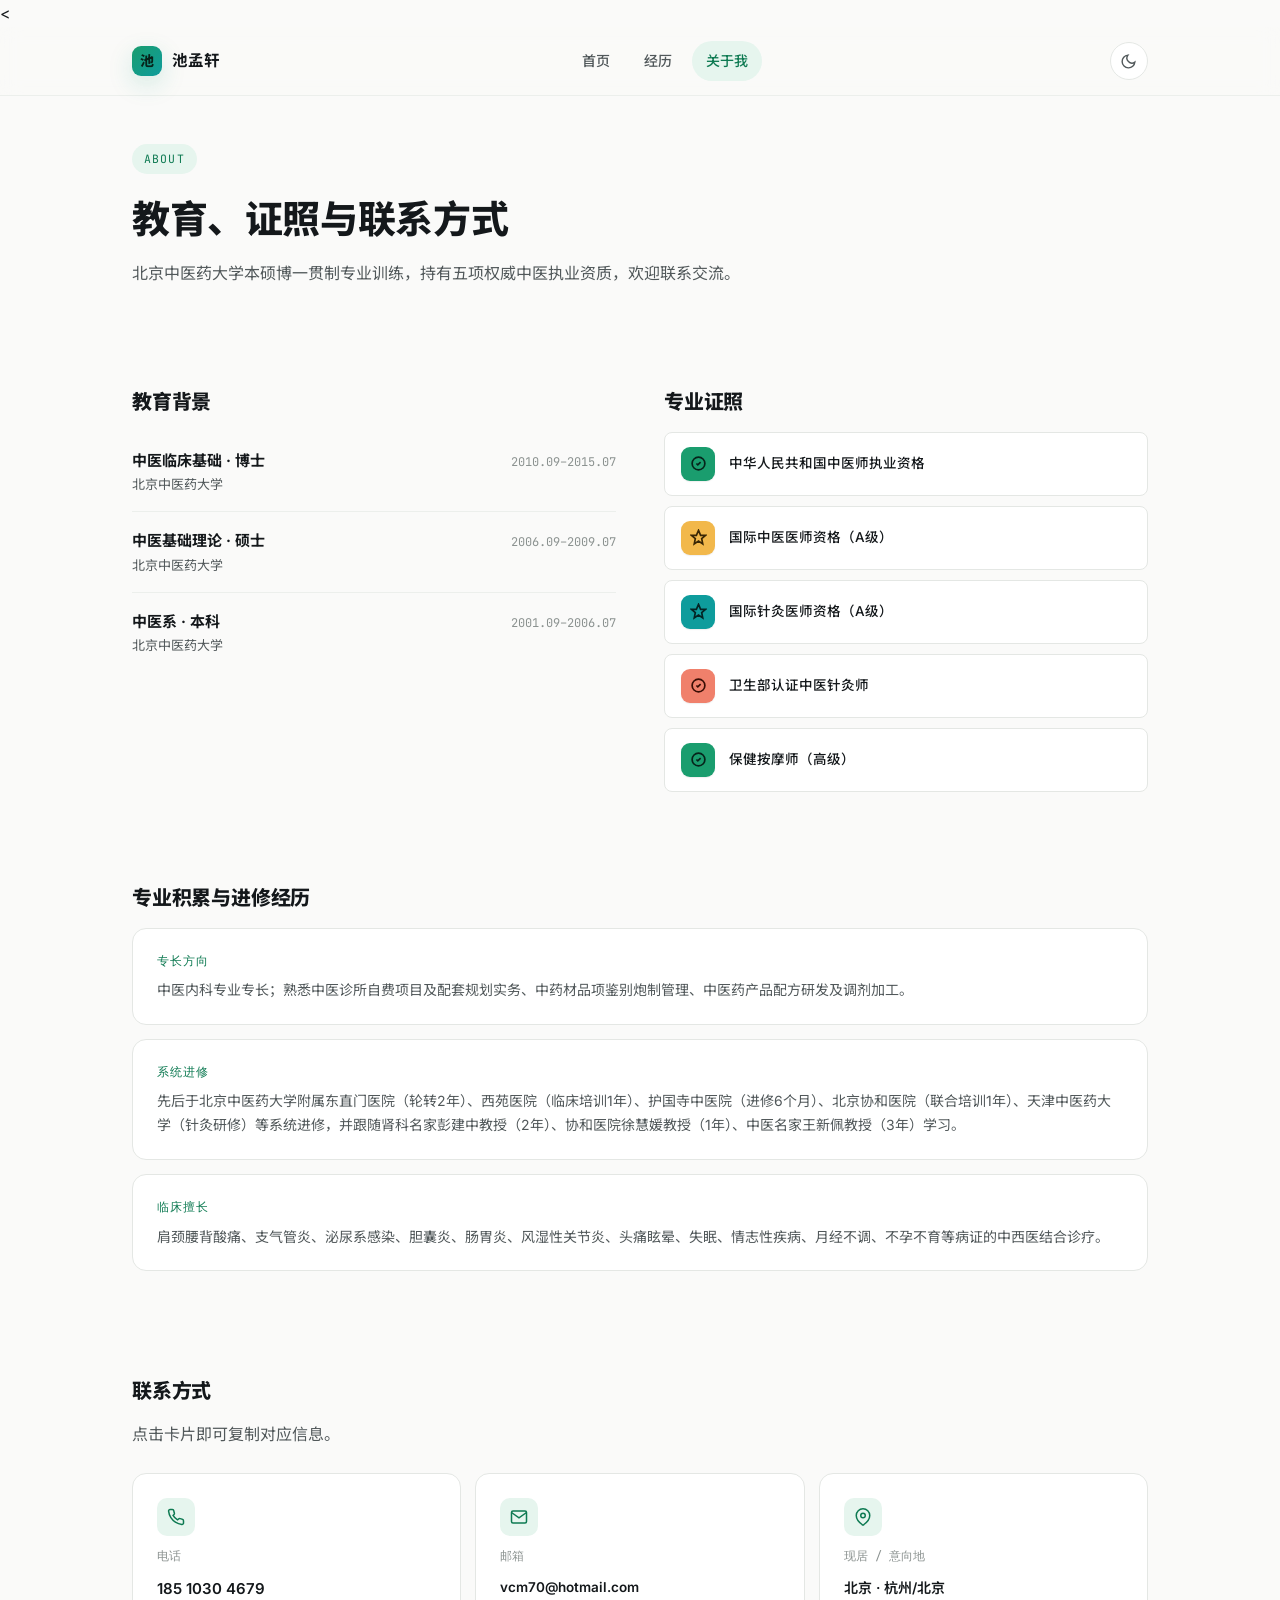
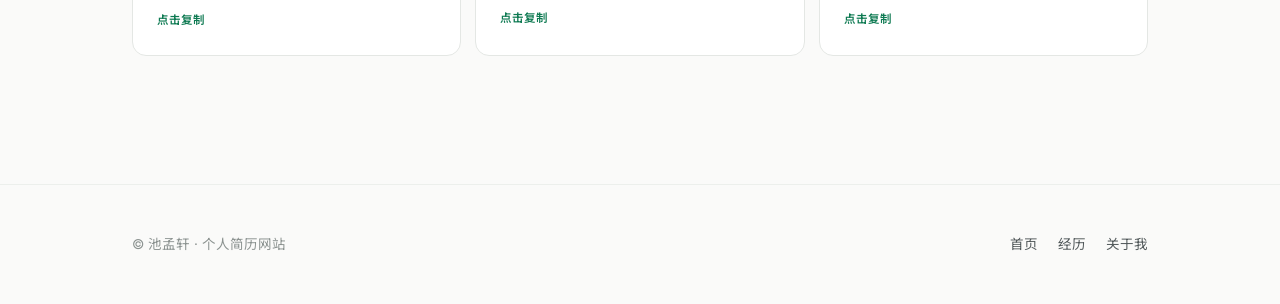
==== about.html @ bdd84dcd "Add about.html for personal resume website" ====
<<!DOCTYPE html>
  <html lang="zh-CN">
  <head>
  <meta charset="UTF-8">
  <meta name="viewport" content="width=device-width, initial-scale=1.0">
  <title>关于我 · 池孟轩</title>
  <link rel="preconnect" href="https://fonts.googleapis.com">
  <link rel="preconnect" href="https://fonts.gstatic.com" crossorigin>
  <link href="https://fonts.googleapis.com/css2?family=Plus+Jakarta+Sans:wght@600;700;800;900&family=Manrope:wght@500;700;800&family=Inter:wght@400;500;600;700&family=Noto+Sans+SC:wght@400;500;600;700;800&family=JetBrains+Mono:wght@400;500&display=swap" rel="stylesheet">
  <link rel="stylesheet" href="style.css">
  <style>
    .page-head{ padding:48px 0 8px; }
  .page-head h1{ font-size:clamp(28px,4vw,38px); font-weight:800; margin-bottom:10px; }
  .page-head p{ color:var(--ink-soft); max-width:620px; }

  .two-col{ display:grid; grid-template-columns:1fr 1fr; gap:48px; }
  @media (max-width:760px){ .two-col{ grid-template-columns:1fr; gap:36px; } }

  .edu-item{
        display:flex; justify-content:space-between; align-items:baseline; gap:14px;
    padding:16px 0; border-top:1px solid var(--border-soft);
}
  .edu-item:first-of-type{ border-top:none; }
  .edu-item .deg{ font-weight:700; font-size:15px; }
  .edu-item .school{ font-size:13px; color:var(--ink-soft); }
  .edu-item .yr{ font-family:var(--mono); font-size:12px; color:var(--ink-faint); white-space:nowrap; }

  .cert-grid{ display:flex; flex-direction:column; gap:10px; }
  .cert-card{
        display:flex; align-items:center; gap:14px; padding:14px 16px; background:var(--bg-elevated);
    border:1px solid var(--border); border-radius:var(--radius-sm); transition:all .2s var(--ease);
}
  .cert-card:hover{ border-color:var(--accent); transform:translateX(4px); }
  .cert-ico{
        width:34px; height:34px; border-radius:9px; background:var(--accent-soft); color:var(--accent-text);
    display:flex; align-items:center; justify-content:center; flex:none;
}
  .cert-card span.t{ font-size:13.5px; font-weight:500; }

  .note-card{ background:var(--bg-elevated); border:1px solid var(--border); border-radius:var(--radius-md); padding:22px 24px; margin-bottom:14px; }
  .note-card .nt{ font-family:var(--mono); font-size:11.5px; color:var(--accent-text); text-transform:uppercase; letter-spacing:.08em; margin-bottom:8px; }
  .note-card p{ font-size:14px; color:var(--ink-soft); }

  .contact-grid{ display:grid; grid-template-columns:repeat(3,1fr); gap:14px; }
  @media (max-width:760px){ .contact-grid{ grid-template-columns:1fr; } }
  .contact-card{
        background:var(--bg-elevated); border:1px solid var(--border); border-radius:var(--radius-md);
    padding:24px; display:flex; flex-direction:column; gap:10px; cursor:pointer; transition:all .25s var(--ease);
}
  .contact-card:hover{ border-color:var(--accent); transform:translateY(-3px); box-shadow:var(--shadow-md); }
  .contact-card .cico{
    width:38px; height:38px; border-radius:10px; background:var(--accent-soft); color:var(--accent-text);
    display:flex; align-items:center; justify-content:center;
  }
  .contact-card .clabel{ font-size:12px; color:var(--ink-faint); font-family:var(--mono); }
  .contact-card .cval{ font-size:15px; font-weight:600; }
  .contact-card .copy-label{ font-size:11.5px; color:var(--accent-text); font-weight:600; }
</style>
  </head>
  <body>

    <nav class="nav">
      <div class="nav-inner">
        <a href="index.html" class="brand"><span class="brand-mark">池</span>池孟轩</a>
        <button class="nav-toggle" id="navToggle" aria-label="菜单">
          <svg width="22" height="22" viewBox="0 0 24 24" fill="none" stroke="currentColor" stroke-width="2"><line x1="4" y1="7" x2="20" y2="7"/><line x1="4" y1="12" x2="20" y2="12"/><line x1="4" y1="17" x2="20" y2="17"/></svg>
        </button>
        <div class="navlinks" id="navLinks">
          <a href="index.html">首页</a>
          <a href="experience.html">经历</a>
          <a href="about.html" class="active">关于我</a>
        </div>
        <div class="nav-right">
          <button class="theme-btn" id="themeToggle" aria-label="切换主题">
            <svg class="moon" viewBox="0 0 24 24" fill="none" stroke="currentColor" stroke-width="2"><path d="M21 12.79A9 9 0 1111.21 3 7 7 0 0021 12.79z"/></svg>
            <svg class="sun" viewBox="0 0 24 24" fill="none" stroke="currentColor" stroke-width="2"><circle cx="12" cy="12" r="4"/><path d="M12 2v2M12 20v2M4.93 4.93l1.41 1.41M17.66 17.66l1.41 1.41M2 12h2M20 12h2M6.34 17.66l-1.41 1.41M19.07 4.93l-1.41 1.41"/></svg>
          </button>
        </div>
      </div>
    </nav>

    <div class="wrap">
      <div class="page-head reveal">
        <div class="eyebrow">about</div>
        <h1>教育、证照与联系方式</h1>
        <p>北京中医药大学本硕博一贯制专业训练，持有五项权威中医执业资质，欢迎联系交流。</p>
      </div>

      <section>
        <div class="two-col">
          <div class="reveal">
            <h2 class="sec-title" style="font-size:20px;">教育背景</h2>
            <div class="edu-item">
              <div><div class="deg">中医临床基础 · 博士</div><div class="school">北京中医药大学</div></div>
              <div class="yr">2010.09–2015.07</div>
            </div>
            <div class="edu-item">
              <div><div class="deg">中医基础理论 · 硕士</div><div class="school">北京中医药大学</div></div>
              <div class="yr">2006.09–2009.07</div>
            </div>
            <div class="edu-item">
              <div><div class="deg">中医系 · 本科</div><div class="school">北京中医药大学</div></div>
              <div class="yr">2001.09–2006.07</div>
            </div>
          </div>

          <div class="reveal">
            <h2 class="sec-title" style="font-size:20px;">专业证照</h2>
            <div class="cert-grid">
              <div class="cert-card">
                <div class="icon-badge c-green" style="width:34px;height:34px;border-radius:9px;">
                  <svg viewBox="0 0 24 24" fill="none" stroke="currentColor" stroke-width="2.4" style="width:17px;height:17px;"><path d="M9 12l2 2 4-4"/><circle cx="12" cy="12" r="9"/></svg>
                </div>
                <span class="t">中华人民共和国中医师执业资格</span>
              </div>
              <div class="cert-card">
                <div class="icon-badge c-amber" style="width:34px;height:34px;border-radius:9px;">
                  <svg viewBox="0 0 24 24" fill="none" stroke="currentColor" stroke-width="2.4" style="width:17px;height:17px;"><path d="M12 2l3 7h7l-5.5 4.5L18 21l-6-4-6 4 1.5-7.5L2 9h7z"/></svg>
                </div>
                <span class="t">国际中医医师资格（A级）</span>
              </div>
              <div class="cert-card">
                <div class="icon-badge c-teal" style="width:34px;height:34px;border-radius:9px;">
                  <svg viewBox="0 0 24 24" fill="none" stroke="currentColor" stroke-width="2.4" style="width:17px;height:17px;"><path d="M12 2l3 7h7l-5.5 4.5L18 21l-6-4-6 4 1.5-7.5L2 9h7z"/></svg>
                </div>
                <span class="t">国际针灸医师资格（A级）</span>
              </div>
              <div class="cert-card">
                <div class="icon-badge c-coral" style="width:34px;height:34px;border-radius:9px;">
                  <svg viewBox="0 0 24 24" fill="none" stroke="currentColor" stroke-width="2.4" style="width:17px;height:17px;"><path d="M9 12l2 2 4-4"/><circle cx="12" cy="12" r="9"/></svg>
                </div>
                <span class="t">卫生部认证中医针灸师</span>
              </div>
              <div class="cert-card">
                <div class="icon-badge c-green" style="width:34px;height:34px;border-radius:9px;">
                  <svg viewBox="0 0 24 24" fill="none" stroke="currentColor" stroke-width="2.4" style="width:17px;height:17px;"><path d="M9 12l2 2 4-4"/><circle cx="12" cy="12" r="9"/></svg>
                </div>
                <span class="t">保健按摩师（高级）</span>
              </div>
            </div>
          </div>
        </div>
      </section>

      <section style="padding-top:0;">
        <h2 class="sec-title reveal" style="font-size:20px;">专业积累与进修经历</h2>
        <div class="reveal">
          <div class="note-card">
            <div class="nt">专长方向</div>
            <p>中医内科专业专长；熟悉中医诊所自费项目及配套规划实务、中药材品项鉴别炮制管理、中医药产品配方研发及调剂加工。</p>
          </div>
          <div class="note-card">
            <div class="nt">系统进修</div>
            <p>先后于北京中医药大学附属东直门医院（轮转2年）、西苑医院（临床培训1年）、护国寺中医院（进修6个月）、北京协和医院（联合培训1年）、天津中医药大学（针灸研修）等系统进修，并跟随肾科名家彭建中教授（2年）、协和医院徐慧媛教授（1年）、中医名家王新佩教授（3年）学习。</p>
          </div>
          <div class="note-card">
            <div class="nt">临床擅长</div>
            <p>肩颈腰背酸痛、支气管炎、泌尿系感染、胆囊炎、肠胃炎、风湿性关节炎、头痛眩晕、失眠、情志性疾病、月经不调、不孕不育等病证的中西医结合诊疗。</p>
          </div>
        </div>
      </section>

      <section style="padding-top:0;">
        <h2 class="sec-title reveal" style="font-size:20px;">联系方式</h2>
        <p class="sec-sub reveal" style="margin-bottom:24px;">点击卡片即可复制对应信息。</p>
        <div class="contact-grid reveal">
          <div class="contact-card" data-copy="18510304679">
            <div class="cico">
              <svg width="18" height="18" viewBox="0 0 24 24" fill="none" stroke="currentColor" stroke-width="2"><path d="M22 16.92v3a2 2 0 01-2.18 2 19.79 19.79 0 01-8.63-3.07 19.5 19.5 0 01-6-6 19.79 19.79 0 01-3.07-8.67A2 2 0 014.11 2h3a2 2 0 012 1.72c.127.96.361 1.903.7 2.81a2 2 0 01-.45 2.11L8.09 9.91a16 16 0 006 6l1.27-1.27a2 2 0 012.11-.45c.907.339 1.85.573 2.81.7A2 2 0 0122 16.92z"/></svg>
            </div>
            <div class="clabel">电话</div>
            <div class="cval">185 1030 4679</div>
            <div class="copy-label">点击复制</div>
          </div>
          <div class="contact-card" data-copy="vcm70@hotmail.com">
            <div class="cico">
              <svg width="18" height="18" viewBox="0 0 24 24" fill="none" stroke="currentColor" stroke-width="2"><path d="M4 4h16v16H4z" opacity="0"/><path d="M22 6l-10 7L2 6"/><rect x="2" y="4" width="20" height="16" rx="2"/></svg>
            </div>
            <div class="clabel">邮箱</div>
            <div class="cval" style="font-size:13.5px;">vcm70@hotmail.com</div>
            <div class="copy-label">点击复制</div>
          </div>
          <div class="contact-card" data-copy="北京（意向：杭州/北京">
            <div class="cico">
              <svg width="18" height="18" viewBox="0 0 24 24" fill="none" stroke="currentColor" stroke-width="2"><path d="M21 10c0 7-9 13-9 13s-9-6-9-13a9 9 0 0118 0z"/><circle cx="12" cy="10" r="3"/></svg>
            </div>
            <div class="clabel">现居 / 意向地</div>
            <div class="cval" style="font-size:14px;">北京 · 杭州/北京</div>
            <div class="copy-label">点击复制</div>
          </div>
        </div>
      </section>
    </div>

    <footer>
      <div class="wrap">
        <div class="f-left">© 池孟轩 · 个人简历网站</div>
        <div class="f-links">
          <a href="index.html">首页</a>
          <a href="experience.html">经历</a>
          <a href="about.html">关于我</a>
        </div>
      </div>
    </footer>

  <script src="script.js"></script>
  </body>
  </html>
---- style.css ----
/* Design tokens */
:root{
  --bg: #FAFAF9;
  --bg-elevated: #FFFFFF;
  --bg-subtle: #F1F3F1;
  --ink: #14181B;
  --ink-soft: #51585A;
  --ink-faint: #8B9290;
  --border: #E4E7E4;
  --border-soft: #ECEFEC;

  --accent: #1A9D6E;
  --accent-hover: #158058;
  --accent-soft: #E6F5EE;
  --accent-text: #0E7A52;
  --accent-2: #0E9C9C;
  --accent-2-soft: #E3F6F6;

  --illus-amber: #F2B84B;
  --illus-coral: #F0806B;
  --illus-outline: #1A9D6E;
  --illus-ink: #0E2A22;

  --shadow-sm: 0 1px 2px rgba(20,24,27,0.04), 0 1px 1px rgba(20,24,27,0.03);
  --shadow-md: 0 4px 12px rgba(20,24,27,0.06), 0 2px 4px rgba(20,24,27,0.04);
  --shadow-lg: 0 16px 40px rgba(20,24,27,0.10), 0 4px 10px rgba(20,24,27,0.05);
  --shadow-accent: 0 8px 24px rgba(26,157,110,0.18);

  --radius-sm: 8px;
  --radius-md: 14px;
  --radius-lg: 20px;
  --radius-xl: 28px;

  --serif: "Plus Jakarta Sans", "Manrope", "Noto Sans SC", sans-serif;
  --sans: "Inter", "Noto Sans SC", "PingFang SC", "Microsoft YaHei", sans-serif;
  --mono: "JetBrains Mono", "SF Mono", monospace;

  --ease: cubic-bezier(.16,.8,.24,1);
}

html[data-theme="dark"]{
  --bg: #0B0F0D;
  --bg-elevated: #111613;
  --bg-subtle: #161C19;
  --ink: #F1F4F2;
  --ink-soft: #B7BFBA;
  --ink-faint: #74807A;
  --border: #232B27;
  --border-soft: #1B221E;

  --accent: #34D399;
  --accent-hover: #5EEAB4;
  --accent-soft: #133225;
  --accent-text: #5EEAB4;
  --accent-2: #2DD4D4;
  --accent-2-soft: #0F2C2C;

  --shadow-sm: 0 1px 2px rgba(0,0,0,0.3);
  --shadow-md: 0 4px 16px rgba(0,0,0,0.4);
  --shadow-lg: 0 20px 50px rgba(0,0,0,0.55);
  --shadow-accent: 0 8px 28px rgba(52,211,153,0.22);
}

*{ margin:0; padding:0; box-sizing:border-box; }
html{ scroll-behavior:smooth; }
body{
  background:var(--bg); color:var(--ink); font-family:var(--sans);
  line-height:1.7; -webkit-font-smoothing:antialiased;
  transition:background-color .35s var(--ease), color .35s var(--ease);
  min-height:100vh;
}
a{ color:inherit; text-decoration:none; }
img{ max-width:100%; display:block; }
.wrap{ max-width:1080px; margin:0 auto; padding:0 32px; }

.nav{
  position:sticky; top:0; z-index:100;
  background:color-mix(in srgb, var(--bg) 86%, transparent);
  backdrop-filter:blur(10px) saturate(1.4);
  border-bottom:1px solid var(--border-soft);
  transition:background-color .35s var(--ease), border-color .35s var(--ease);
}
.nav-inner{
  max-width:1080px; margin:0 auto; padding:0 32px;
  height:68px; display:flex; align-items:center; justify-content:space-between;
}
.brand{ display:flex; align-items:center; gap:10px; font-weight:700; font-size:15.5px; letter-spacing:-0.01em; }
.brand-mark{
  width:30px; height:30px; border-radius:9px;
  background:linear-gradient(135deg, var(--accent), var(--accent-2));
  display:flex; align-items:center; justify-content:center;
  font-family:var(--serif); font-weight:800; font-size:14px; color:#06231A;
  box-shadow:var(--shadow-accent);
}
.navlinks{ display:flex; align-items:center; gap:6px; }
.navlinks a{
  font-size:14px; font-weight:500; color:var(--ink-soft); padding:8px 14px;
  border-radius:999px; transition:color .2s, background-color .2s;
}
.navlinks a:hover{ color:var(--ink); background:var(--bg-subtle); }
.navlinks a.active{ color:var(--accent-text); background:var(--accent-soft); }
.nav-right{ display:flex; align-items:center; gap:10px; }

.theme-btn{
  width:38px; height:38px; border-radius:999px; border:1px solid var(--border);
  background:var(--bg-elevated); color:var(--ink-soft); cursor:pointer;
  display:flex; align-items:center; justify-content:center; transition:all .2s;
}
.theme-btn:hover{ border-color:var(--accent); color:var(--accent-text); transform:translateY(-1px); }
.theme-btn svg{ width:17px; height:17px; }
.theme-btn .sun{ display:none; }
html[data-theme="dark"] .theme-btn .moon{ display:none; }
html[data-theme="dark"] .theme-btn .sun{ display:block; }

.nav-toggle{ display:none; background:none; border:none; cursor:pointer; padding:8px; color:var(--ink); }
@media (max-width:760px){
  .navlinks{
    position:fixed; top:68px; left:0; right:0; bottom:0; z-index:90;
    background:var(--bg); flex-direction:column; align-items:stretch; padding:20px;
    transform:translateX(100%); transition:transform .3s var(--ease);
    gap:4px;
  }
  .navlinks.open{ transform:translateX(0); }
  .navlinks a{ padding:14px 16px; font-size:16px; }
  .nav-toggle{ display:flex; }
}

.btn{
  display:inline-flex; align-items:center; gap:8px; font-size:14.5px; font-weight:600;
  padding:12px 22px; border-radius:999px; border:1px solid transparent; cursor:pointer;
  transition:transform .2s var(--ease), box-shadow .2s var(--ease), background-color .2s, border-color .2s, color .2s;
}
.btn-primary{ background:var(--accent); color:#06231A; box-shadow:var(--shadow-accent); }
.btn-primary:hover{ background:var(--accent-hover); transform:translateY(-2px); }
.btn-ghost{ background:var(--bg-elevated); color:var(--ink); border-color:var(--border); }
.btn-ghost:hover{ border-color:var(--accent); color:var(--accent-text); transform:translateY(-2px); }

.eyebrow{
  font-family:var(--mono); font-size:11.5px; letter-spacing:0.1em; color:var(--accent-text);
  text-transform:uppercase; margin-bottom:12px; display:inline-flex; align-items:center; gap:8px;
  background:var(--accent-soft); padding:5px 12px; border-radius:999px;
}
h1,h2,h3{ font-family:var(--serif); letter-spacing:-0.01em; }
h2.sec-title{ font-size:clamp(26px,3.2vw,34px); font-weight:800; margin-bottom:14px; }
.sec-sub{ color:var(--ink-soft); font-size:16px; max-width:620px; margin-bottom:40px; }
section{ padding:88px 0; }
.divider{ height:1px; background:var(--border-soft); }

.card{
  background:var(--bg-elevated); border:1px solid var(--border); border-radius:var(--radius-md);
  transition:transform .25s var(--ease), box-shadow .25s var(--ease), border-color .25s var(--ease);
}
.card:hover{ transform:translateY(-4px); box-shadow:var(--shadow-lg); border-color:var(--border); }

footer{ border-top:1px solid var(--border-soft); padding:48px 0; margin-top:40px; }
footer .wrap{ display:flex; justify-content:space-between; align-items:center; flex-wrap:wrap; gap:16px; }
footer .f-left{ font-size:13.5px; color:var(--ink-faint); }
footer .f-links{ display:flex; gap:20px; font-size:13.5px; color:var(--ink-soft); }
footer .f-links a:hover{ color:var(--accent-text); }

.reveal{ opacity:1; transform:none; }
.reveal.armed{ opacity:0; transform:translateY(18px); transition:opacity .7s var(--ease), transform .7s var(--ease); }
.reveal.armed.in{ opacity:1; transform:translateY(0); }

.stagger.armed > *{ opacity:0; transform:translateY(14px); transition:opacity .55s var(--ease), transform .55s var(--ease); }
.stagger.armed.in > *{ opacity:1; transform:translateY(0); }
.stagger.armed.in > *:nth-child(1){ transition-delay:.02s; }
.stagger.armed.in > *:nth-child(2){ transition-delay:.08s; }
.stagger.armed.in > *:nth-child(3){ transition-delay:.14s; }
.stagger.armed.in > *:nth-child(4){ transition-delay:.20s; }
.stagger.armed.in > *:nth-child(5){ transition-delay:.26s; }
.stagger.armed.in > *:nth-child(6){ transition-delay:.32s; }
.stagger.armed.in > *:nth-child(7){ transition-delay:.38s; }

@media (max-width:760px){
  section{ padding:56px 0; }
  .wrap{ padding:0 20px; }
}

.icon-badge{
  width:46px; height:46px; border-radius:13px; flex:none;
  display:flex; align-items:center; justify-content:center;
  box-shadow:var(--shadow-sm);
}
.icon-badge.c-green{ background:var(--accent); color:#06231A; }
.icon-badge.c-amber{ background:var(--illus-amber); color:#3A2705; }
.icon-badge.c-coral{ background:var(--illus-coral); color:#3A0E05; }
.icon-badge.c-teal{ background:var(--accent-2); color:#042424; }
.icon-badge svg{ width:22px; height:22px; }

.benefit-row{ display:flex; gap:18px; align-items:flex-start; }
.benefit-row h4{ font-family:var(--serif); font-size:16.5px; font-weight:800; margin-bottom:4px; }
.benefit-row p{ font-size:14px; color:var(--ink-soft); }

.float-shape{ position:absolute; pointer-events:none; }
.shape-bob{ animation:shapeBob 5s ease-in-out infinite; }
.shape-bob.delay1{ animation-delay:.6s; }
.shape-bob.delay2{ animation-delay:1.3s; }
@keyframes shapeBob{
  0%,100%{ transform:translateY(0) rotate(0deg); }
  50%{ transform:translateY(-10px) rotate(6deg); }
}
@media (prefers-reduced-motion: reduce){ .shape-bob{ animation:none; } }

.faq-list{ display:flex; flex-direction:column; gap:12px; max-width:760px; margin:0 auto; }
.faq-item{
  background:var(--bg-elevated); border:1px solid var(--border); border-radius:var(--radius-md);
  overflow:hidden; transition:border-color .2s, box-shadow .2s;
}
.faq-item:hover{ border-color:var(--accent); }
.faq-q{
  display:flex; align-items:center; justify-content:space-between; gap:16px;
  padding:18px 22px; cursor:pointer; font-weight:700; font-size:15px; user-select:none;
}
.faq-icon{ flex:none; width:22px; height:22px; color:var(--accent-text); transition:transform .3s var(--ease); }
.faq-item.open .faq-icon{ transform:rotate(180deg); }
.faq-a{
  max-height:0; opacity:0; overflow:hidden; transition:max-height .35s var(--ease), opacity .3s var(--ease);
  padding:0 22px;
}
.faq-item.open .faq-a{ max-height:220px; opacity:1; padding:0 22px 20px; }
.faq-a p{ font-size:14px; color:var(--ink-soft); }

.illus-split{ display:grid; grid-template-columns:0.95fr 1fr; gap:52px; align-items:center; }
@media (max-width:820px){ .illus-split{ grid-template-columns:1fr; gap:32px; } }
.illus-art{ position:relative; }
.illus-art svg{ width:100%; height:auto; }
.benefit-stack{ display:flex; flex-direction:column; gap:24px; margin-top:28px; }
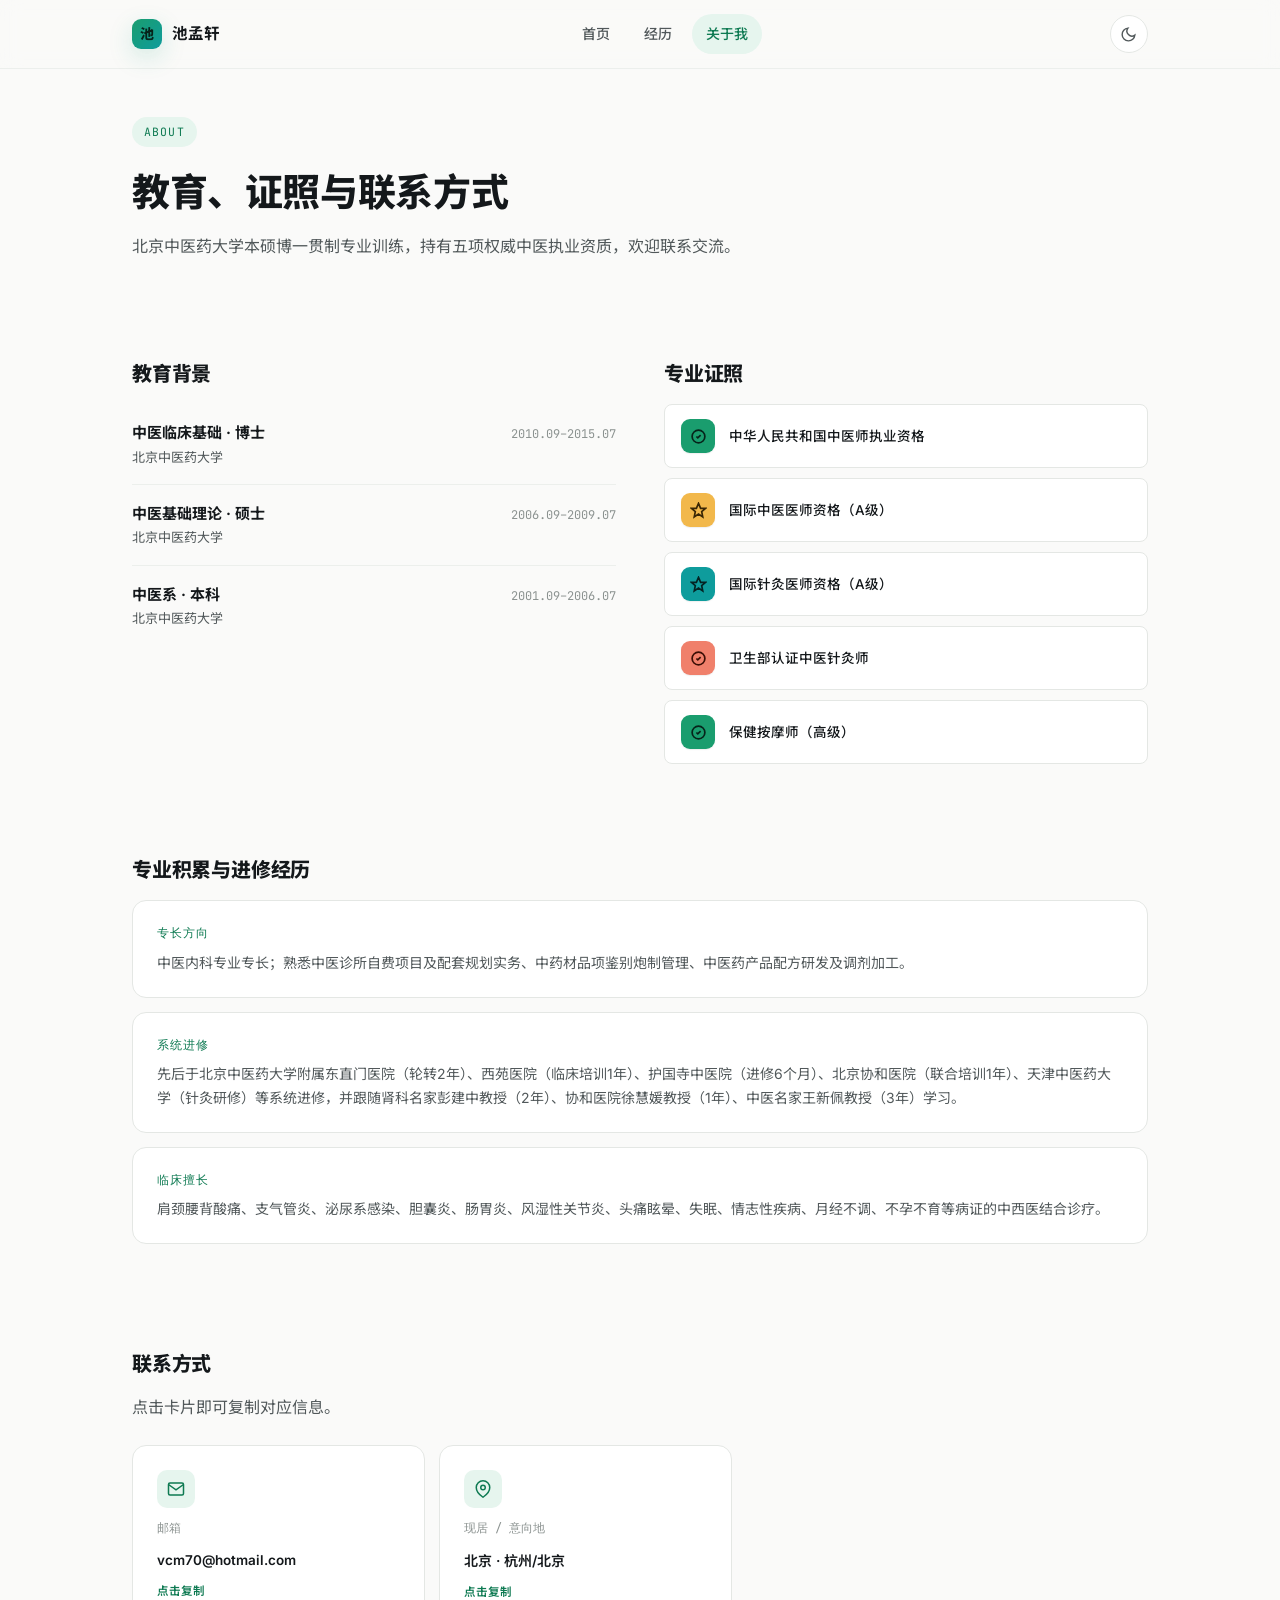
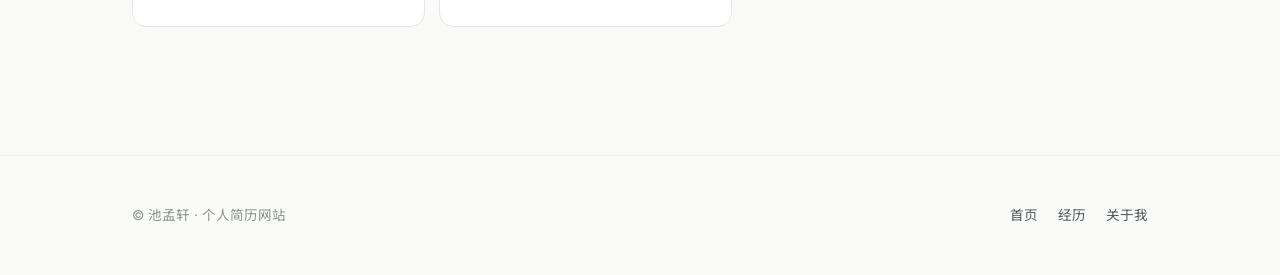
==== commit 88787ee6: "Add files via upload" ====
--- a/about.html
+++ b/about.html
@@ -1,15 +1,15 @@
-<<!DOCTYPE html>
-  <html lang="zh-CN">
-  <head>
-  <meta charset="UTF-8">
-  <meta name="viewport" content="width=device-width, initial-scale=1.0">
-  <title>关于我 · 池孟轩</title>
-  <link rel="preconnect" href="https://fonts.googleapis.com">
-  <link rel="preconnect" href="https://fonts.gstatic.com" crossorigin>
-  <link href="https://fonts.googleapis.com/css2?family=Plus+Jakarta+Sans:wght@600;700;800;900&family=Manrope:wght@500;700;800&family=Inter:wght@400;500;600;700&family=Noto+Sans+SC:wght@400;500;600;700;800&family=JetBrains+Mono:wght@400;500&display=swap" rel="stylesheet">
-  <link rel="stylesheet" href="style.css">
-  <style>
-    .page-head{ padding:48px 0 8px; }
+<!DOCTYPE html>
+<html lang="zh-CN">
+<head>
+<meta charset="UTF-8">
+<meta name="viewport" content="width=device-width, initial-scale=1.0">
+<title>关于我 · 池孟轩</title>
+<link rel="preconnect" href="https://fonts.googleapis.com">
+<link rel="preconnect" href="https://fonts.gstatic.com" crossorigin>
+<link href="https://fonts.googleapis.com/css2?family=Plus+Jakarta+Sans:wght@600;700;800;900&family=Manrope:wght@500;700;800&family=Inter:wght@400;500;600;700&family=Noto+Sans+SC:wght@400;500;600;700;800&family=JetBrains+Mono:wght@400;500&display=swap" rel="stylesheet">
+<link rel="stylesheet" href="style.css">
+<style>
+  .page-head{ padding:48px 0 8px; }
   .page-head h1{ font-size:clamp(28px,4vw,38px); font-weight:800; margin-bottom:10px; }
   .page-head p{ color:var(--ink-soft); max-width:620px; }
 
@@ -17,9 +17,9 @@
   @media (max-width:760px){ .two-col{ grid-template-columns:1fr; gap:36px; } }
 
   .edu-item{
-        display:flex; justify-content:space-between; align-items:baseline; gap:14px;
+    display:flex; justify-content:space-between; align-items:baseline; gap:14px;
     padding:16px 0; border-top:1px solid var(--border-soft);
-}
+  }
   .edu-item:first-of-type{ border-top:none; }
   .edu-item .deg{ font-weight:700; font-size:15px; }
   .edu-item .school{ font-size:13px; color:var(--ink-soft); }
@@ -27,26 +27,27 @@
 
   .cert-grid{ display:flex; flex-direction:column; gap:10px; }
   .cert-card{
-        display:flex; align-items:center; gap:14px; padding:14px 16px; background:var(--bg-elevated);
+    display:flex; align-items:center; gap:14px; padding:14px 16px; background:var(--bg-elevated);
     border:1px solid var(--border); border-radius:var(--radius-sm); transition:all .2s var(--ease);
-}
+  }
   .cert-card:hover{ border-color:var(--accent); transform:translateX(4px); }
   .cert-ico{
-        width:34px; height:34px; border-radius:9px; background:var(--accent-soft); color:var(--accent-text);
+    width:34px; height:34px; border-radius:9px; background:var(--accent-soft); color:var(--accent-text);
     display:flex; align-items:center; justify-content:center; flex:none;
-}
+  }
   .cert-card span.t{ font-size:13.5px; font-weight:500; }
 
   .note-card{ background:var(--bg-elevated); border:1px solid var(--border); border-radius:var(--radius-md); padding:22px 24px; margin-bottom:14px; }
   .note-card .nt{ font-family:var(--mono); font-size:11.5px; color:var(--accent-text); text-transform:uppercase; letter-spacing:.08em; margin-bottom:8px; }
   .note-card p{ font-size:14px; color:var(--ink-soft); }
 
-  .contact-grid{ display:grid; grid-template-columns:repeat(3,1fr); gap:14px; }
+  /* contact */
+  .contact-grid{ display:grid; grid-template-columns:repeat(2,1fr); gap:14px; max-width:600px; }
   @media (max-width:760px){ .contact-grid{ grid-template-columns:1fr; } }
   .contact-card{
-        background:var(--bg-elevated); border:1px solid var(--border); border-radius:var(--radius-md);
+    background:var(--bg-elevated); border:1px solid var(--border); border-radius:var(--radius-md);
     padding:24px; display:flex; flex-direction:column; gap:10px; cursor:pointer; transition:all .25s var(--ease);
-}
+  }
   .contact-card:hover{ border-color:var(--accent); transform:translateY(-3px); box-shadow:var(--shadow-md); }
   .contact-card .cico{
     width:38px; height:38px; border-radius:10px; background:var(--accent-soft); color:var(--accent-text);
@@ -56,154 +57,145 @@
   .contact-card .cval{ font-size:15px; font-weight:600; }
   .contact-card .copy-label{ font-size:11.5px; color:var(--accent-text); font-weight:600; }
 </style>
-  </head>
-  <body>
-
-    <nav class="nav">
-      <div class="nav-inner">
-        <a href="index.html" class="brand"><span class="brand-mark">池</span>池孟轩</a>
-        <button class="nav-toggle" id="navToggle" aria-label="菜单">
-          <svg width="22" height="22" viewBox="0 0 24 24" fill="none" stroke="currentColor" stroke-width="2"><line x1="4" y1="7" x2="20" y2="7"/><line x1="4" y1="12" x2="20" y2="12"/><line x1="4" y1="17" x2="20" y2="17"/></svg>
+</head>
+<body>
+
+  <nav class="nav">
+    <div class="nav-inner">
+      <a href="index.html" class="brand"><span class="brand-mark">池</span>池孟轩</a>
+      <button class="nav-toggle" id="navToggle" aria-label="菜单">
+        <svg width="22" height="22" viewBox="0 0 24 24" fill="none" stroke="currentColor" stroke-width="2"><line x1="4" y1="7" x2="20" y2="7"/><line x1="4" y1="12" x2="20" y2="12"/><line x1="4" y1="17" x2="20" y2="17"/></svg>
+      </button>
+      <div class="navlinks" id="navLinks">
+        <a href="index.html">首页</a>
+        <a href="experience.html">经历</a>
+        <a href="about.html" class="active">关于我</a>
+      </div>
+      <div class="nav-right">
+        <button class="theme-btn" id="themeToggle" aria-label="切换主题">
+          <svg class="moon" viewBox="0 0 24 24" fill="none" stroke="currentColor" stroke-width="2"><path d="M21 12.79A9 9 0 1111.21 3 7 7 0 0021 12.79z"/></svg>
+          <svg class="sun" viewBox="0 0 24 24" fill="none" stroke="currentColor" stroke-width="2"><circle cx="12" cy="12" r="4"/><path d="M12 2v2M12 20v2M4.93 4.93l1.41 1.41M17.66 17.66l1.41 1.41M2 12h2M20 12h2M6.34 17.66l-1.41 1.41M19.07 4.93l-1.41 1.41"/></svg>
         </button>
-        <div class="navlinks" id="navLinks">
-          <a href="index.html">首页</a>
-          <a href="experience.html">经历</a>
-          <a href="about.html" class="active">关于我</a>
-        </div>
-        <div class="nav-right">
-          <button class="theme-btn" id="themeToggle" aria-label="切换主题">
-            <svg class="moon" viewBox="0 0 24 24" fill="none" stroke="currentColor" stroke-width="2"><path d="M21 12.79A9 9 0 1111.21 3 7 7 0 0021 12.79z"/></svg>
-            <svg class="sun" viewBox="0 0 24 24" fill="none" stroke="currentColor" stroke-width="2"><circle cx="12" cy="12" r="4"/><path d="M12 2v2M12 20v2M4.93 4.93l1.41 1.41M17.66 17.66l1.41 1.41M2 12h2M20 12h2M6.34 17.66l-1.41 1.41M19.07 4.93l-1.41 1.41"/></svg>
-          </button>
-        </div>
-      </div>
-    </nav>
-
+      </div>
+    </div>
+  </nav>
+
+  <div class="wrap">
+    <div class="page-head reveal">
+      <div class="eyebrow">about</div>
+      <h1>教育、证照与联系方式</h1>
+      <p>北京中医药大学本硕博一贯制专业训练，持有五项权威中医执业资质，欢迎联系交流。</p>
+    </div>
+
+    <section>
+      <div class="two-col">
+        <div class="reveal">
+          <h2 class="sec-title" style="font-size:20px;">教育背景</h2>
+          <div class="edu-item">
+            <div><div class="deg">中医临床基础 · 博士</div><div class="school">北京中医药大学</div></div>
+            <div class="yr">2010.09–2015.07</div>
+          </div>
+          <div class="edu-item">
+            <div><div class="deg">中医基础理论 · 硕士</div><div class="school">北京中医药大学</div></div>
+            <div class="yr">2006.09–2009.07</div>
+          </div>
+          <div class="edu-item">
+            <div><div class="deg">中医系 · 本科</div><div class="school">北京中医药大学</div></div>
+            <div class="yr">2001.09–2006.07</div>
+          </div>
+        </div>
+
+        <div class="reveal">
+          <h2 class="sec-title" style="font-size:20px;">专业证照</h2>
+          <div class="cert-grid">
+            <div class="cert-card">
+              <div class="icon-badge c-green" style="width:34px;height:34px;border-radius:9px;">
+                <svg viewBox="0 0 24 24" fill="none" stroke="currentColor" stroke-width="2.4" style="width:17px;height:17px;"><path d="M9 12l2 2 4-4"/><circle cx="12" cy="12" r="9"/></svg>
+              </div>
+              <span class="t">中华人民共和国中医师执业资格</span>
+            </div>
+            <div class="cert-card">
+              <div class="icon-badge c-amber" style="width:34px;height:34px;border-radius:9px;">
+                <svg viewBox="0 0 24 24" fill="none" stroke="currentColor" stroke-width="2.4" style="width:17px;height:17px;"><path d="M12 2l3 7h7l-5.5 4.5L18 21l-6-4-6 4 1.5-7.5L2 9h7z"/></svg>
+              </div>
+              <span class="t">国际中医医师资格（A级）</span>
+            </div>
+            <div class="cert-card">
+              <div class="icon-badge c-teal" style="width:34px;height:34px;border-radius:9px;">
+                <svg viewBox="0 0 24 24" fill="none" stroke="currentColor" stroke-width="2.4" style="width:17px;height:17px;"><path d="M12 2l3 7h7l-5.5 4.5L18 21l-6-4-6 4 1.5-7.5L2 9h7z"/></svg>
+              </div>
+              <span class="t">国际针灸医师资格（A级）</span>
+            </div>
+            <div class="cert-card">
+              <div class="icon-badge c-coral" style="width:34px;height:34px;border-radius:9px;">
+                <svg viewBox="0 0 24 24" fill="none" stroke="currentColor" stroke-width="2.4" style="width:17px;height:17px;"><path d="M9 12l2 2 4-4"/><circle cx="12" cy="12" r="9"/></svg>
+              </div>
+              <span class="t">卫生部认证中医针灸师</span>
+            </div>
+            <div class="cert-card">
+              <div class="icon-badge c-green" style="width:34px;height:34px;border-radius:9px;">
+                <svg viewBox="0 0 24 24" fill="none" stroke="currentColor" stroke-width="2.4" style="width:17px;height:17px;"><path d="M9 12l2 2 4-4"/><circle cx="12" cy="12" r="9"/></svg>
+              </div>
+              <span class="t">保健按摩师（高级）</span>
+            </div>
+          </div>
+        </div>
+      </div>
+    </section>
+
+    <section style="padding-top:0;">
+      <h2 class="sec-title reveal" style="font-size:20px;">专业积累与进修经历</h2>
+      <div class="reveal">
+        <div class="note-card">
+          <div class="nt">专长方向</div>
+          <p>中医内科专业专长；熟悉中医诊所自费项目及配套规划实务、中药材品项鉴别炮制管理、中医药产品配方研发及调剂加工。</p>
+        </div>
+        <div class="note-card">
+          <div class="nt">系统进修</div>
+          <p>先后于北京中医药大学附属东直门医院（轮转2年）、西苑医院（临床培训1年）、护国寺中医院（进修6个月）、北京协和医院（联合培训1年）、天津中医药大学（针灸研修）等系统进修，并跟随肾科名家彭建中教授（2年）、协和医院徐慧媛教授（1年）、中医名家王新佩教授（3年）学习。</p>
+        </div>
+        <div class="note-card">
+          <div class="nt">临床擅长</div>
+          <p>肩颈腰背酸痛、支气管炎、泌尿系感染、胆囊炎、肠胃炎、风湿性关节炎、头痛眩晕、失眠、情志性疾病、月经不调、不孕不育等病证的中西医结合诊疗。</p>
+        </div>
+      </div>
+    </section>
+
+    <section style="padding-top:0;">
+      <h2 class="sec-title reveal" style="font-size:20px;">联系方式</h2>
+      <p class="sec-sub reveal" style="margin-bottom:24px;">点击卡片即可复制对应信息。</p>
+      <div class="contact-grid reveal">
+        <div class="contact-card" data-copy="vcm70@hotmail.com">
+          <div class="cico">
+            <svg width="18" height="18" viewBox="0 0 24 24" fill="none" stroke="currentColor" stroke-width="2"><path d="M4 4h16v16H4z" opacity="0"/><path d="M22 6l-10 7L2 6"/><rect x="2" y="4" width="20" height="16" rx="2"/></svg>
+          </div>
+          <div class="clabel">邮箱</div>
+          <div class="cval" style="font-size:13.5px;">vcm70@hotmail.com</div>
+          <div class="copy-label">点击复制</div>
+        </div>
+        <div class="contact-card" data-copy="北京（意向：杭州/北京）">
+          <div class="cico">
+            <svg width="18" height="18" viewBox="0 0 24 24" fill="none" stroke="currentColor" stroke-width="2"><path d="M21 10c0 7-9 13-9 13s-9-6-9-13a9 9 0 0118 0z"/><circle cx="12" cy="10" r="3"/></svg>
+          </div>
+          <div class="clabel">现居 / 意向地</div>
+          <div class="cval" style="font-size:14px;">北京 · 杭州/北京</div>
+          <div class="copy-label">点击复制</div>
+        </div>
+      </div>
+    </section>
+  </div>
+
+  <footer>
     <div class="wrap">
-      <div class="page-head reveal">
-        <div class="eyebrow">about</div>
-        <h1>教育、证照与联系方式</h1>
-        <p>北京中医药大学本硕博一贯制专业训练，持有五项权威中医执业资质，欢迎联系交流。</p>
-      </div>
-
-      <section>
-        <div class="two-col">
-          <div class="reveal">
-            <h2 class="sec-title" style="font-size:20px;">教育背景</h2>
-            <div class="edu-item">
-              <div><div class="deg">中医临床基础 · 博士</div><div class="school">北京中医药大学</div></div>
-              <div class="yr">2010.09–2015.07</div>
-            </div>
-            <div class="edu-item">
-              <div><div class="deg">中医基础理论 · 硕士</div><div class="school">北京中医药大学</div></div>
-              <div class="yr">2006.09–2009.07</div>
-            </div>
-            <div class="edu-item">
-              <div><div class="deg">中医系 · 本科</div><div class="school">北京中医药大学</div></div>
-              <div class="yr">2001.09–2006.07</div>
-            </div>
-          </div>
-
-          <div class="reveal">
-            <h2 class="sec-title" style="font-size:20px;">专业证照</h2>
-            <div class="cert-grid">
-              <div class="cert-card">
-                <div class="icon-badge c-green" style="width:34px;height:34px;border-radius:9px;">
-                  <svg viewBox="0 0 24 24" fill="none" stroke="currentColor" stroke-width="2.4" style="width:17px;height:17px;"><path d="M9 12l2 2 4-4"/><circle cx="12" cy="12" r="9"/></svg>
-                </div>
-                <span class="t">中华人民共和国中医师执业资格</span>
-              </div>
-              <div class="cert-card">
-                <div class="icon-badge c-amber" style="width:34px;height:34px;border-radius:9px;">
-                  <svg viewBox="0 0 24 24" fill="none" stroke="currentColor" stroke-width="2.4" style="width:17px;height:17px;"><path d="M12 2l3 7h7l-5.5 4.5L18 21l-6-4-6 4 1.5-7.5L2 9h7z"/></svg>
-                </div>
-                <span class="t">国际中医医师资格（A级）</span>
-              </div>
-              <div class="cert-card">
-                <div class="icon-badge c-teal" style="width:34px;height:34px;border-radius:9px;">
-                  <svg viewBox="0 0 24 24" fill="none" stroke="currentColor" stroke-width="2.4" style="width:17px;height:17px;"><path d="M12 2l3 7h7l-5.5 4.5L18 21l-6-4-6 4 1.5-7.5L2 9h7z"/></svg>
-                </div>
-                <span class="t">国际针灸医师资格（A级）</span>
-              </div>
-              <div class="cert-card">
-                <div class="icon-badge c-coral" style="width:34px;height:34px;border-radius:9px;">
-                  <svg viewBox="0 0 24 24" fill="none" stroke="currentColor" stroke-width="2.4" style="width:17px;height:17px;"><path d="M9 12l2 2 4-4"/><circle cx="12" cy="12" r="9"/></svg>
-                </div>
-                <span class="t">卫生部认证中医针灸师</span>
-              </div>
-              <div class="cert-card">
-                <div class="icon-badge c-green" style="width:34px;height:34px;border-radius:9px;">
-                  <svg viewBox="0 0 24 24" fill="none" stroke="currentColor" stroke-width="2.4" style="width:17px;height:17px;"><path d="M9 12l2 2 4-4"/><circle cx="12" cy="12" r="9"/></svg>
-                </div>
-                <span class="t">保健按摩师（高级）</span>
-              </div>
-            </div>
-          </div>
-        </div>
-      </section>
-
-      <section style="padding-top:0;">
-        <h2 class="sec-title reveal" style="font-size:20px;">专业积累与进修经历</h2>
-        <div class="reveal">
-          <div class="note-card">
-            <div class="nt">专长方向</div>
-            <p>中医内科专业专长；熟悉中医诊所自费项目及配套规划实务、中药材品项鉴别炮制管理、中医药产品配方研发及调剂加工。</p>
-          </div>
-          <div class="note-card">
-            <div class="nt">系统进修</div>
-            <p>先后于北京中医药大学附属东直门医院（轮转2年）、西苑医院（临床培训1年）、护国寺中医院（进修6个月）、北京协和医院（联合培训1年）、天津中医药大学（针灸研修）等系统进修，并跟随肾科名家彭建中教授（2年）、协和医院徐慧媛教授（1年）、中医名家王新佩教授（3年）学习。</p>
-          </div>
-          <div class="note-card">
-            <div class="nt">临床擅长</div>
-            <p>肩颈腰背酸痛、支气管炎、泌尿系感染、胆囊炎、肠胃炎、风湿性关节炎、头痛眩晕、失眠、情志性疾病、月经不调、不孕不育等病证的中西医结合诊疗。</p>
-          </div>
-        </div>
-      </section>
-
-      <section style="padding-top:0;">
-        <h2 class="sec-title reveal" style="font-size:20px;">联系方式</h2>
-        <p class="sec-sub reveal" style="margin-bottom:24px;">点击卡片即可复制对应信息。</p>
-        <div class="contact-grid reveal">
-          <div class="contact-card" data-copy="18510304679">
-            <div class="cico">
-              <svg width="18" height="18" viewBox="0 0 24 24" fill="none" stroke="currentColor" stroke-width="2"><path d="M22 16.92v3a2 2 0 01-2.18 2 19.79 19.79 0 01-8.63-3.07 19.5 19.5 0 01-6-6 19.79 19.79 0 01-3.07-8.67A2 2 0 014.11 2h3a2 2 0 012 1.72c.127.96.361 1.903.7 2.81a2 2 0 01-.45 2.11L8.09 9.91a16 16 0 006 6l1.27-1.27a2 2 0 012.11-.45c.907.339 1.85.573 2.81.7A2 2 0 0122 16.92z"/></svg>
-            </div>
-            <div class="clabel">电话</div>
-            <div class="cval">185 1030 4679</div>
-            <div class="copy-label">点击复制</div>
-          </div>
-          <div class="contact-card" data-copy="vcm70@hotmail.com">
-            <div class="cico">
-              <svg width="18" height="18" viewBox="0 0 24 24" fill="none" stroke="currentColor" stroke-width="2"><path d="M4 4h16v16H4z" opacity="0"/><path d="M22 6l-10 7L2 6"/><rect x="2" y="4" width="20" height="16" rx="2"/></svg>
-            </div>
-            <div class="clabel">邮箱</div>
-            <div class="cval" style="font-size:13.5px;">vcm70@hotmail.com</div>
-            <div class="copy-label">点击复制</div>
-          </div>
-          <div class="contact-card" data-copy="北京（意向：杭州/北京">
-            <div class="cico">
-              <svg width="18" height="18" viewBox="0 0 24 24" fill="none" stroke="currentColor" stroke-width="2"><path d="M21 10c0 7-9 13-9 13s-9-6-9-13a9 9 0 0118 0z"/><circle cx="12" cy="10" r="3"/></svg>
-            </div>
-            <div class="clabel">现居 / 意向地</div>
-            <div class="cval" style="font-size:14px;">北京 · 杭州/北京</div>
-            <div class="copy-label">点击复制</div>
-          </div>
-        </div>
-      </section>
+      <div class="f-left">© 池孟轩 · 个人简历网站</div>
+      <div class="f-links">
+        <a href="index.html">首页</a>
+        <a href="experience.html">经历</a>
+        <a href="about.html">关于我</a>
+      </div>
     </div>
-
-    <footer>
-      <div class="wrap">
-        <div class="f-left">© 池孟轩 · 个人简历网站</div>
-        <div class="f-links">
-          <a href="index.html">首页</a>
-          <a href="experience.html">经历</a>
-          <a href="about.html">关于我</a>
-        </div>
-      </div>
-    </footer>
-
-  <script src="script.js"></script>
-  </body>
-  </html>
-  
+  </footer>
+
+<script src="script.js"></script>
+</body>
+</html>
